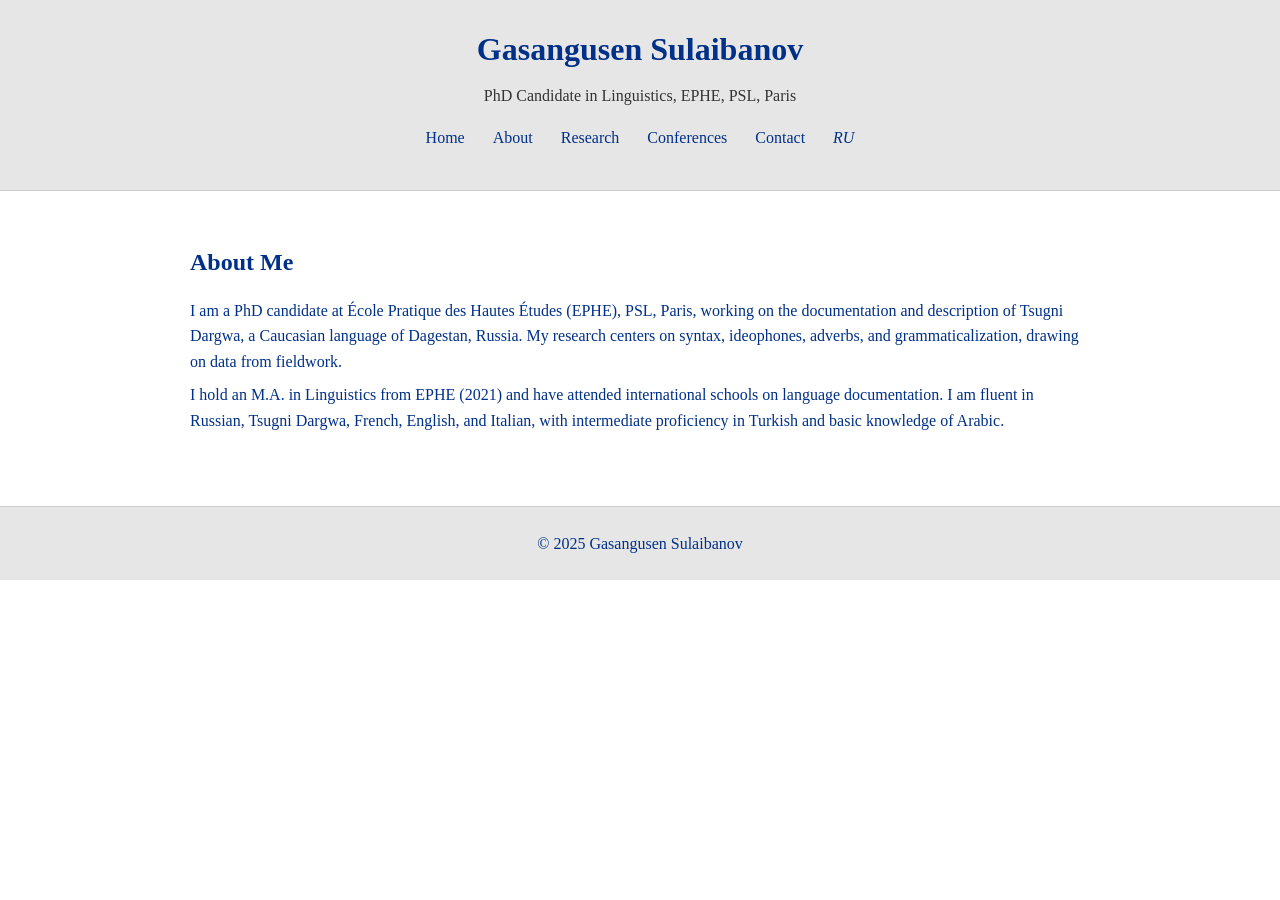
==== about.html @ d3addaf5 "Add about.html" ====
<!DOCTYPE html>
<html lang="en">
<head>
    <meta charset="UTF-8">
    <meta name="viewport" content="width=device-width, initial-scale=1.0">
    <title>About - Gasangusen Sulaibanov</title>
    <link rel="stylesheet" href="css/style.css">
</head>
<body>
    <header>
        <h1>Gasangusen Sulaibanov</h1>
        <p>PhD Candidate in Linguistics, EPHE, PSL, Paris</p>
        <nav>
            <a href="index.html">Home</a>
            <a href="about.html">About</a>
            <a href="research.html">Research</a>
            <a href="conferences.html">Conferences</a>
            <a href="contact.html">Contact</a>
            <a href="#" class="lang">RU</a>
        </nav>
    </header>
    <main>
        <section>
            <h2>About Me</h2>
            <p>I am a PhD candidate at École Pratique des Hautes Études (EPHE), PSL, Paris, working on the documentation and description of Tsugni Dargwa, a Caucasian language of Dagestan, Russia. My research centers on syntax, ideophones, adverbs, and grammaticalization, drawing on data from fieldwork.</p>
            <p>I hold an M.A. in Linguistics from EPHE (2021) and have attended international schools on language documentation. I am fluent in Russian, Tsugni Dargwa, French, English, and Italian, with intermediate proficiency in Turkish and basic knowledge of Arabic.</p>
        </section>
    </main>
    <footer>
        <p>© 2025 Gasangusen Sulaibanov</p>
    </footer>
</body>
</html>
---- css/style.css ----
body {
    font-family: 'Times New Roman', Times, serif;
    margin: 0;
    padding: 0;
    line-height: 1.6;
    color: #003087;
    background: #fff;
}
header {
    background: #e6e6e6;
    text-align: center;
    padding: 1.5rem;
    border-bottom: 1px solid #ccc;
}
header h1 {
    margin: 0;
    font-size: 2rem;
    color: #003087;
}
header p {
    font-size: 1rem;
    color: #333;
    margin: 0.5rem 0;
}
nav {
    margin: 1rem 0;
}
nav a {
    margin: 0 0.75rem;
    text-decoration: none;
    color: #003087;
    font-weight: normal;
}
nav a:hover {
    text-decoration: underline;
}
nav a.lang {
    font-style: italic;
}
main {
    max-width: 900px;
    margin: 0 auto;
    padding: 2rem;
}
h2 {
    font-size: 1.5rem;
    color: #003087;
    margin-bottom: 1rem;
}
p {
    margin: 0.5rem 0;
}
.button {
    display: inline-block;
    padding: 0.4rem 0.8rem;
    background: #003087;
    color: #fff;
    text-decoration: none;
    border-radius: 3px;
    margin-top: 1rem;
}
.button:hover {
    background: #002060;
}
footer {
    text-align: center;
    padding: 1rem;
    background: #e6e6e6;
    border-top: 1px solid #ccc;
    margin-top: 2rem;
}
@media (max-width: 600px) {
    header h1 {
        font-size: 1.6rem;
    }
    nav a {
        display: block;
        margin: 0.5rem 0;
    }
    main {
        padding: 1rem;
    }
}
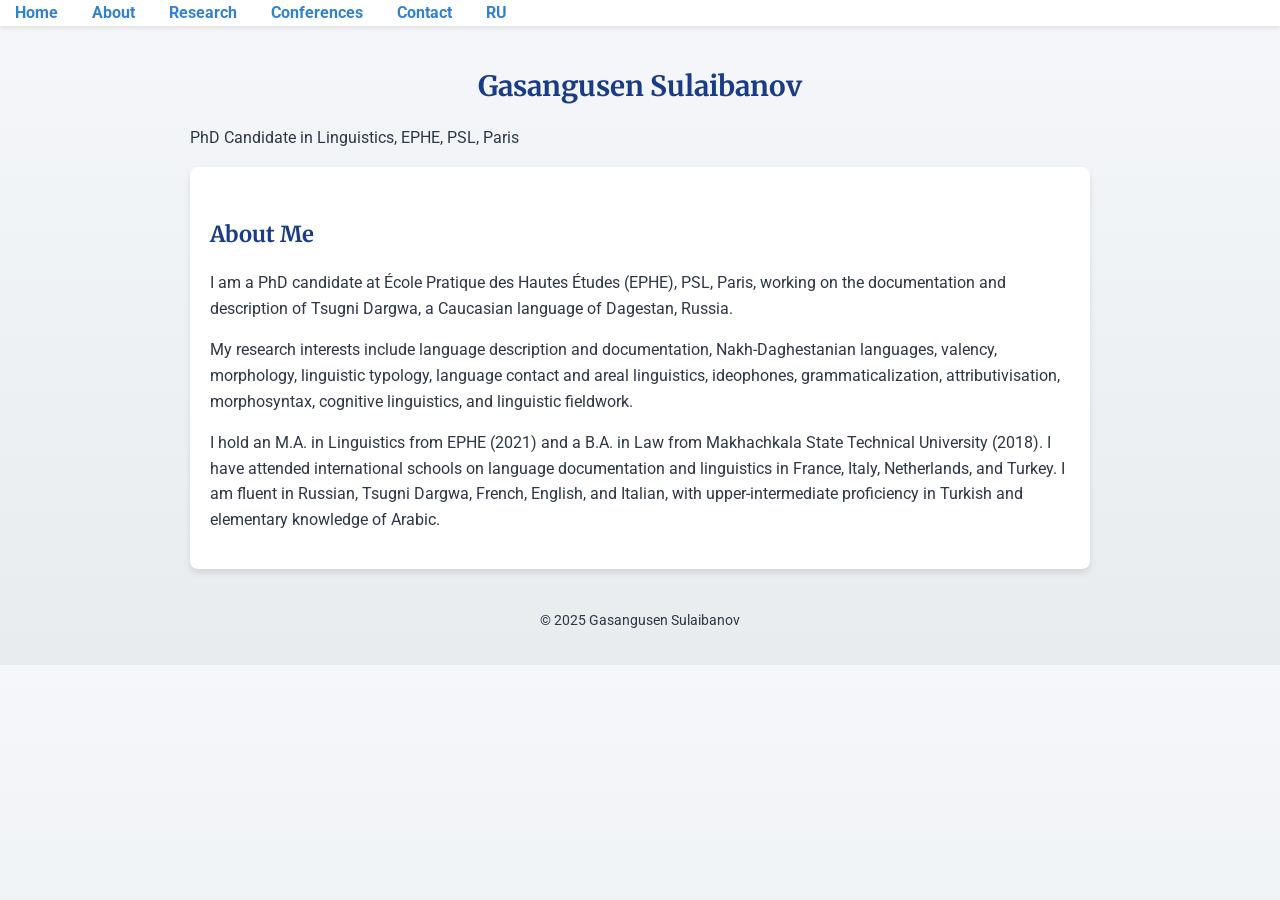
==== commit 3f244d44: "Update about.html for new style" ====
--- a/about.html
+++ b/about.html
@@ -7,27 +7,30 @@
     <link rel="stylesheet" href="css/style.css">
 </head>
 <body>
-    <header>
-        <h1>Gasangusen Sulaibanov</h1>
-        <p>PhD Candidate in Linguistics, EPHE, PSL, Paris</p>
-        <nav>
-            <a href="index.html">Home</a>
-            <a href="about.html">About</a>
-            <a href="research.html">Research</a>
-            <a href="conferences.html">Conferences</a>
-            <a href="contact.html">Contact</a>
-            <a href="#" class="lang">RU</a>
-        </nav>
-    </header>
-    <main>
-        <section>
-            <h2>About Me</h2>
-            <p>I am a PhD candidate at École Pratique des Hautes Études (EPHE), PSL, Paris, working on the documentation and description of Tsugni Dargwa, a Caucasian language of Dagestan, Russia. My research centers on syntax, ideophones, adverbs, and grammaticalization, drawing on data from fieldwork.</p>
-            <p>I hold an M.A. in Linguistics from EPHE (2021) and have attended international schools on language documentation. I am fluent in Russian, Tsugni Dargwa, French, English, and Italian, with intermediate proficiency in Turkish and basic knowledge of Arabic.</p>
-        </section>
-    </main>
-    <footer>
-        <p>© 2025 Gasangusen Sulaibanov</p>
-    </footer>
+    <nav>
+        <a href="index.html">Home</a>
+        <a href="about.html">About</a>
+        <a href="research.html">Research</a>
+        <a href="conferences.html">Conferences</a>
+        <a href="contact.html">Contact</a>
+        <a href="#" class="lang">RU</a>
+    </nav>
+    <div class="container">
+        <header>
+            <h1>Gasangusen Sulaibanov</h1>
+            <p>PhD Candidate in Linguistics, EPHE, PSL, Paris</p>
+        </header>
+        <main>
+            <section class="card">
+                <h2>About Me</h2>
+                <p>I am a PhD candidate at École Pratique des Hautes Études (EPHE), PSL, Paris, working on the documentation and description of Tsugni Dargwa, a Caucasian language of Dagestan, Russia.</p>
+                <p>My research interests include language description and documentation, Nakh-Daghestanian languages, valency, morphology, linguistic typology, language contact and areal linguistics, ideophones, grammaticalization, attributivisation, morphosyntax, cognitive linguistics, and linguistic fieldwork.</p>
+                <p>I hold an M.A. in Linguistics from EPHE (2021) and a B.A. in Law from Makhachkala State Technical University (2018). I have attended international schools on language documentation and linguistics in France, Italy, Netherlands, and Turkey. I am fluent in Russian, Tsugni Dargwa, French, English, and Italian, with upper-intermediate proficiency in Turkish and elementary knowledge of Arabic.</p>
+            </section>
+        </main>
+        <footer>
+            <p>© 2025 Gasangusen Sulaibanov</p>
+        </footer>
+    </div>
 </body>
 </html>
--- a/css/style.css
+++ b/css/style.css
@@ -1,83 +1,111 @@
+/* Подключаем Google Fonts */
+@import url('https://fonts.googleapis.com/css2?family=Roboto:wght@400;700&family=Merriweather:wght@400;700&display=swap');
+
+/* Общие стили */
 body {
-    font-family: 'Times New Roman', Times, serif;
+    font-family: 'Roboto', sans-serif;
+    background: linear-gradient(to bottom, #F5F7FA, #E8ECEF);
+    color: #2D3748;
     margin: 0;
     padding: 0;
     line-height: 1.6;
-    color: #003087;
-    background: #fff;
 }
-header {
-    background: #e6e6e6;
+
+/* Контейнер */
+.container {
+    max-width: 900px;
+    margin: 0 auto;
+    padding: 20px;
+}
+
+/* Заголовки */
+h1, h2 {
+    font-family: 'Merriweather', serif;
+    color: #1A3C87;
+}
+h1 {
+    font-size: 28px;
     text-align: center;
-    padding: 1.5rem;
-    border-bottom: 1px solid #ccc;
+    margin-bottom: 10px;
 }
-header h1 {
-    margin: 0;
-    font-size: 2rem;
-    color: #003087;
+h2 {
+    font-size: 22px;
+    margin-top: 30px;
 }
-header p {
-    font-size: 1rem;
-    color: #333;
-    margin: 0.5rem 0;
-}
+
+/* Навигация */
 nav {
-    margin: 1rem 0;
+    background-color: #fff;
+    box-shadow: 0 2px 4px rgba(0, 0, 0, 0.1);
+    position: sticky;
+    top: 0;
+    z-index: 100;
 }
 nav a {
-    margin: 0 0.75rem;
+    color: #3182CE;
     text-decoration: none;
-    color: #003087;
-    font-weight: normal;
+    margin: 0 15px;
+    font-weight: 700;
+    transition: color 0.3s;
 }
 nav a:hover {
-    text-decoration: underline;
+    color: #63B3ED;
 }
-nav a.lang {
-    font-style: italic;
-}
-main {
-    max-width: 900px;
-    margin: 0 auto;
-    padding: 2rem;
-}
-h2 {
-    font-size: 1.5rem;
-    color: #003087;
-    margin-bottom: 1rem;
-}
-p {
-    margin: 0.5rem 0;
-}
+
+/* Кнопка */
 .button {
     display: inline-block;
-    padding: 0.4rem 0.8rem;
-    background: #003087;
-    color: #fff;
+    background-color: #F6AD55;
+    color: white;
+    padding: 10px 20px;
+    border-radius: 5px;
     text-decoration: none;
-    border-radius: 3px;
-    margin-top: 1rem;
+    font-weight: 700;
+    transition: transform 0.2s, background-color 0.3s;
 }
 .button:hover {
-    background: #002060;
+    background-color: #ED8936;
+    transform: scale(1.05);
 }
+
+/* Карточки для публикаций/конференций */
+.card {
+    background-color: #fff;
+    padding: 20px;
+    margin: 15px 0;
+    border-radius: 8px;
+    box-shadow: 0 4px 6px rgba(0, 0, 0, 0.1);
+}
+
+/* Футер */
 footer {
     text-align: center;
-    padding: 1rem;
-    background: #e6e6e6;
-    border-top: 1px solid #ccc;
-    margin-top: 2rem;
+    margin-top: 40px;
+    color: #2D3748;
+    font-size: 14px;
 }
+
+/* Мобильная версия */
 @media (max-width: 600px) {
-    header h1 {
-        font-size: 1.6rem;
+    .container {
+        padding: 10px;
+    }
+    nav {
+        display: flex;
+        flex-direction: column;
+        padding: 10px;
     }
     nav a {
-        display: block;
-        margin: 0.5rem 0;
+        margin: 5px 0;
     }
-    main {
-        padding: 1rem;
+    h1 {
+        font-size: 24px;
+    }
+    h2 {
+        font-size: 20px;
+    }
+    .button {
+        width: 100%;
+        text-align: center;
     }
 }
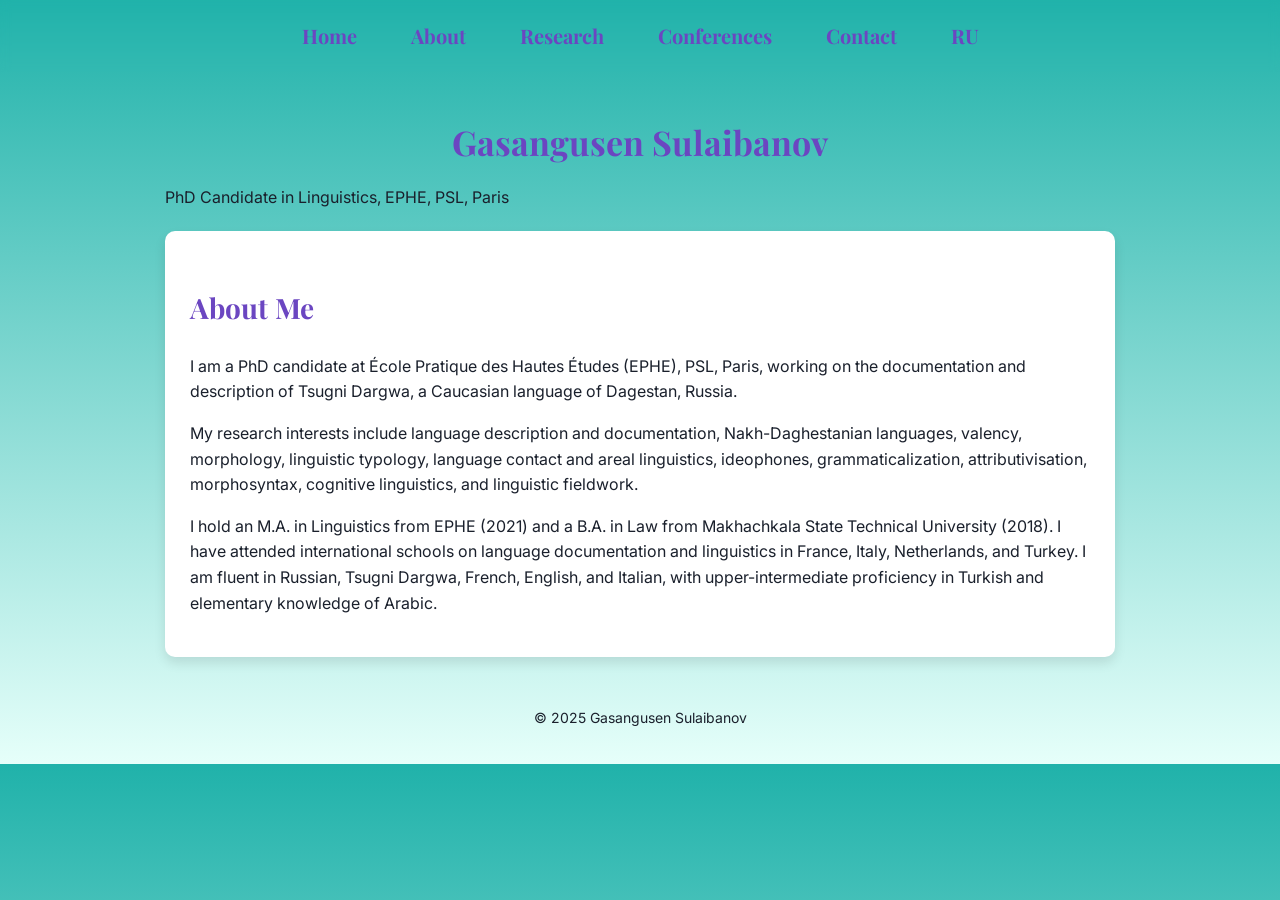
==== commit 92b4dad9: "Update about.html for Light Sea Blue design" ====
--- a/css/style.css
+++ b/css/style.css
@@ -1,11 +1,11 @@
 /* Подключаем Google Fonts */
-@import url('https://fonts.googleapis.com/css2?family=Roboto:wght@400;700&family=Merriweather:wght@400;700&display=swap');
+@import url('https://fonts.googleapis.com/css2?family=Inter:wght@400;700&family=Playfair+Display:wght@400;700&display=swap');
 
 /* Общие стили */
 body {
-    font-family: 'Roboto', sans-serif;
-    background: linear-gradient(to bottom, #F5F7FA, #E8ECEF);
-    color: #2D3748;
+    font-family: 'Inter', sans-serif;
+    background: linear-gradient(to bottom, #20B2AA, #E6FFFA);
+    color: #1A202C;
     margin: 0;
     padding: 0;
     line-height: 1.6;
@@ -13,99 +13,111 @@
 
 /* Контейнер */
 .container {
-    max-width: 900px;
+    max-width: 950px;
     margin: 0 auto;
     padding: 20px;
 }
 
 /* Заголовки */
 h1, h2 {
-    font-family: 'Merriweather', serif;
-    color: #1A3C87;
+    font-family: 'Playfair Display', serif;
+    color: #6B46C1;
 }
 h1 {
-    font-size: 28px;
+    font-size: 34px;
     text-align: center;
     margin-bottom: 10px;
 }
 h2 {
-    font-size: 22px;
+    font-size: 28px;
     margin-top: 30px;
 }
 
 /* Навигация */
 nav {
-    background-color: #fff;
-    box-shadow: 0 2px 4px rgba(0, 0, 0, 0.1);
+    text-align: center;
+    padding: 20px 0;
+    backdrop-filter: blur(5px);
+    -webkit-backdrop-filter: blur(5px);
     position: sticky;
     top: 0;
     z-index: 100;
 }
 nav a {
-    color: #3182CE;
+    font-family: 'Playfair Display', serif;
+    color: #6B46C1;
     text-decoration: none;
-    margin: 0 15px;
+    margin: 0 25px;
+    font-size: 20px;
     font-weight: 700;
-    transition: color 0.3s;
+    transition: color 0.3s, border-bottom 0.3s;
 }
 nav a:hover {
-    color: #63B3ED;
+    color: #9F7AEA;
+    border-bottom: 2px solid #9F7AEA;
 }
 
 /* Кнопка */
 .button {
     display: inline-block;
-    background-color: #F6AD55;
-    color: white;
-    padding: 10px 20px;
-    border-radius: 5px;
+    background-color: #ECC94B;
+    color: #1A202C;
+    padding: 12px 30px;
+    border-radius: 8px;
     text-decoration: none;
+    font-family: 'Inter', sans-serif;
     font-weight: 700;
-    transition: transform 0.2s, background-color 0.3s;
+    transition: background-color 0.3s, transform 0.2s, box-shadow 0.3s;
 }
 .button:hover {
-    background-color: #ED8936;
+    background-color: #F6E05E;
     transform: scale(1.05);
+    box-shadow: 0 4px 12px rgba(0, 0, 0, 0.2);
 }
 
-/* Карточки для публикаций/конференций */
+/* Карточки */
 .card {
-    background-color: #fff;
-    padding: 20px;
-    margin: 15px 0;
-    border-radius: 8px;
-    box-shadow: 0 4px 6px rgba(0, 0, 0, 0.1);
+    background-color: #FFFFFF;
+    padding: 25px;
+    margin: 20px 0;
+    border-radius: 10px;
+    box-shadow: 0 6px 12px rgba(0, 0, 0, 0.1);
 }
 
 /* Футер */
 footer {
     text-align: center;
-    margin-top: 40px;
-    color: #2D3748;
+    margin-top: 50px;
+    color: #1A202C;
     font-size: 14px;
 }
 
 /* Мобильная версия */
 @media (max-width: 600px) {
     .container {
-        padding: 10px;
+        padding: 15px;
     }
     nav {
         display: flex;
         flex-direction: column;
-        padding: 10px;
+        padding: 15px;
     }
     nav a {
-        margin: 5px 0;
+        margin: 10px 0;
+        font-size: 18px;
     }
     h1 {
-        font-size: 24px;
+        font-size: 30px;
     }
     h2 {
-        font-size: 20px;
+        font-size: 24px;
     }
     .button {
         width: 100%;
         text-align: center;
+        padding: 12px;
+    }
+    .card {
+        padding: 15px;
     }
 }
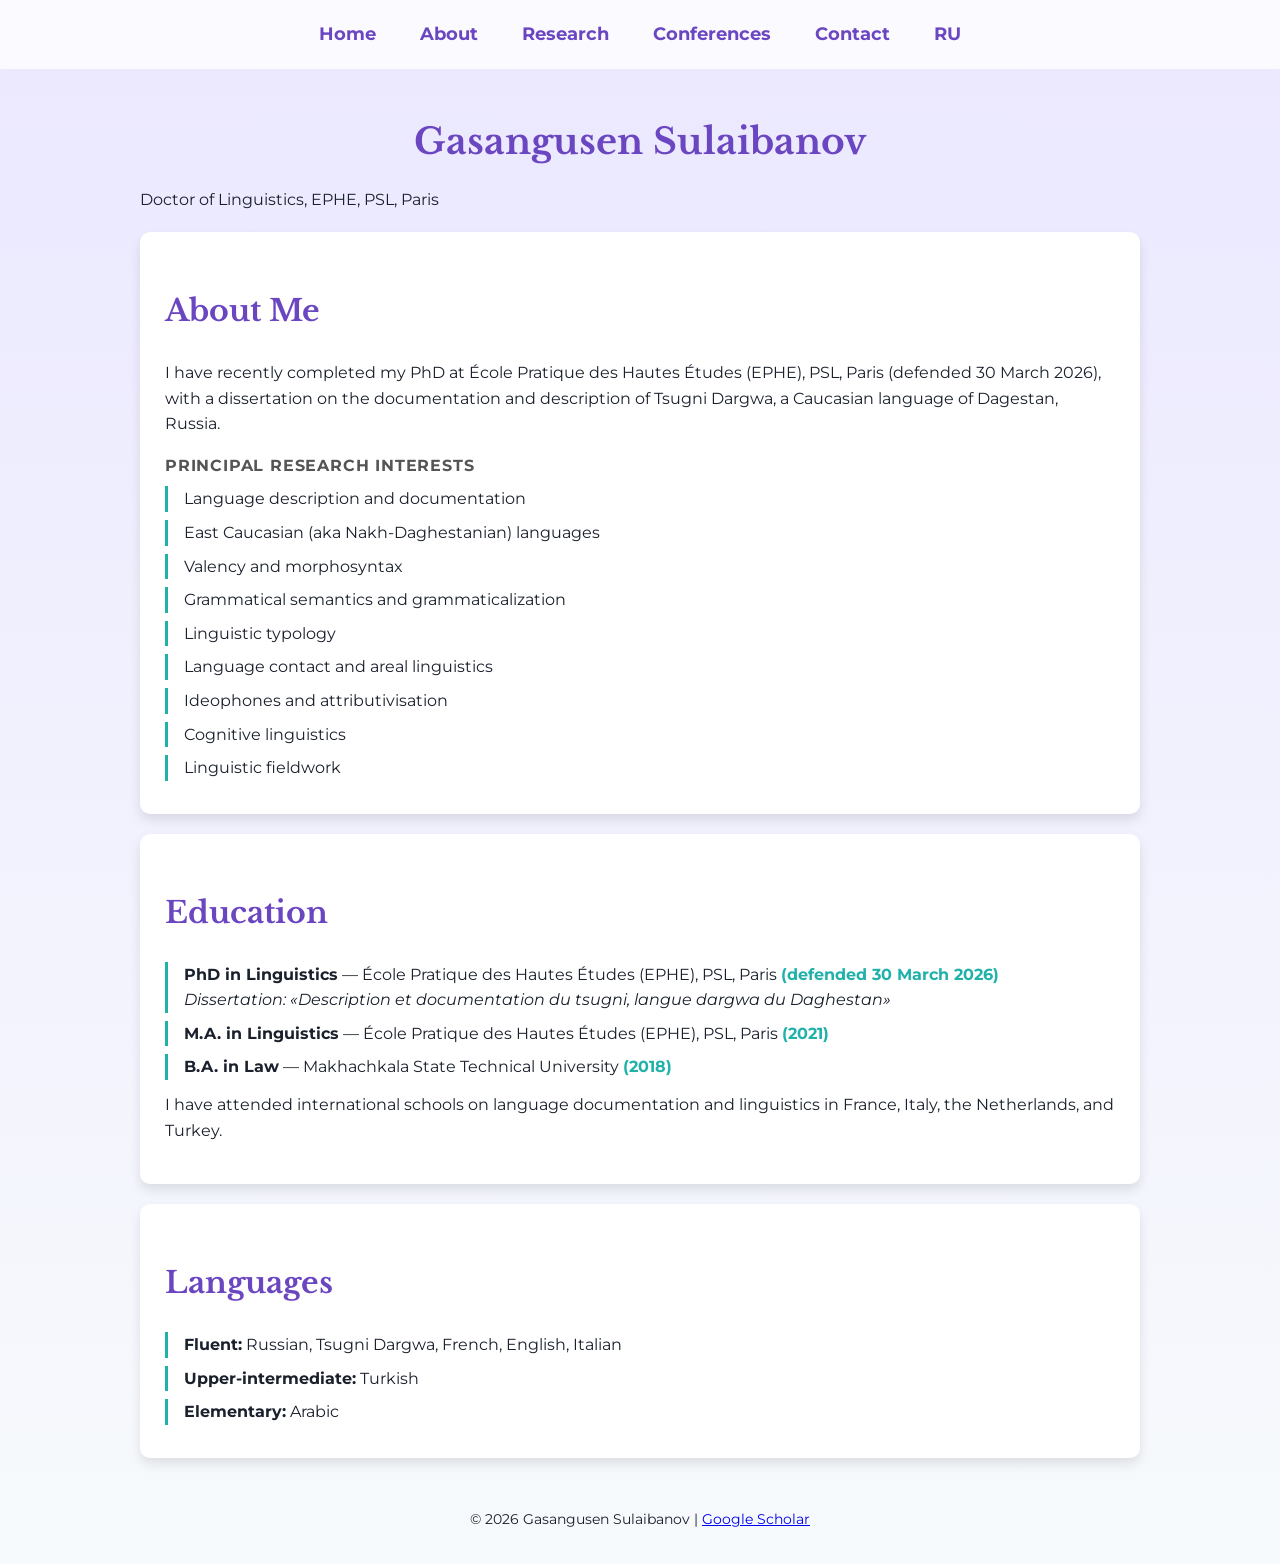
==== commit 0fc0e84b: "Update about.html" ====
--- a/about.html
+++ b/about.html
@@ -3,7 +3,8 @@
 <head>
     <meta charset="UTF-8">
     <meta name="viewport" content="width=device-width, initial-scale=1.0">
-    <title>About - Gasangusen Sulaibanov</title>
+    <title>About – Gasangusen Sulaibanov</title>
+    <meta name="description" content="About Gasangusen Sulaibanov, PhD in Linguistics, EPHE-PSL Paris, specialist in Tsugni Dargwa and East Caucasian languages.">
     <link rel="stylesheet" href="css/style.css">
 </head>
 <body>
@@ -18,19 +19,59 @@
     <div class="container">
         <header>
             <h1>Gasangusen Sulaibanov</h1>
-            <p>PhD Candidate in Linguistics, EPHE, PSL, Paris</p>
+            <p>Doctor of Linguistics, EPHE, PSL, Paris</p>
         </header>
         <main>
+
             <section class="card">
                 <h2>About Me</h2>
-                <p>I am a PhD candidate at École Pratique des Hautes Études (EPHE), PSL, Paris, working on the documentation and description of Tsugni Dargwa, a Caucasian language of Dagestan, Russia.</p>
-                <p>My research interests include language description and documentation, Nakh-Daghestanian languages, valency, morphology, linguistic typology, language contact and areal linguistics, ideophones, grammaticalization, attributivisation, morphosyntax, cognitive linguistics, and linguistic fieldwork.</p>
-                <p>I hold an M.A. in Linguistics from EPHE (2021) and a B.A. in Law from Makhachkala State Technical University (2018). I have attended international schools on language documentation and linguistics in France, Italy, Netherlands, and Turkey. I am fluent in Russian, Tsugni Dargwa, French, English, and Italian, with upper-intermediate proficiency in Turkish and elementary knowledge of Arabic.</p>
+                <p>I have recently completed my PhD at École Pratique des Hautes Études (EPHE), PSL, Paris (defended 30 March 2026), with a dissertation on the documentation and description of Tsugni Dargwa, a Caucasian language of Dagestan, Russia.</p>
+                <h3>Principal research interests</h3>
+                <ul class="about-list">
+                    <li>Language description and documentation</li>
+                    <li>East Caucasian (aka Nakh-Daghestanian) languages</li>
+                    <li>Valency and morphosyntax</li>
+                    <li>Grammatical semantics and grammaticalization</li>
+                    <li>Linguistic typology</li>
+                    <li>Language contact and areal linguistics</li>
+                    <li>Ideophones and attributivisation</li>
+                    <li>Cognitive linguistics</li>
+                    <li>Linguistic fieldwork</li>
+                </ul>
             </section>
+
+            <section class="card">
+                <h2>Education</h2>
+                <ul class="about-list">
+                    <li><strong>PhD in Linguistics</strong> — École Pratique des Hautes Études (EPHE), PSL, Paris <span class="about-year">(defended 30 March 2026)</span>
+                        <br><em>Dissertation: «Description et documentation du tsugni, langue dargwa du Daghestan»</em>
+                    </li>
+                    <li><strong>M.A. in Linguistics</strong> — École Pratique des Hautes Études (EPHE), PSL, Paris <span class="about-year">(2021)</span></li>
+                    <li><strong>B.A. in Law</strong> — Makhachkala State Technical University <span class="about-year">(2018)</span></li>
+                </ul>
+                <p style="margin-top:0.75rem;">I have attended international schools on language documentation and linguistics in France, Italy, the Netherlands, and Turkey.</p>
+            </section>
+
+            <section class="card">
+                <h2>Languages</h2>
+                <ul class="about-list">
+                    <li><strong>Fluent:</strong> Russian, Tsugni Dargwa, French, English, Italian</li>
+                    <li><strong>Upper-intermediate:</strong> Turkish</li>
+                    <li><strong>Elementary:</strong> Arabic</li>
+                </ul>
+            </section>
+
         </main>
         <footer>
-            <p>© 2025 Gasangusen Sulaibanov</p>
+            <p>© 2026 Gasangusen Sulaibanov | <a href="https://scholar.google.com/citations?user=ktXs8KIAAAAJ">Google Scholar</a></p>
         </footer>
     </div>
+
+    <style>
+        .about-list { list-style: none; padding: 0; margin: 0.5rem 0; display: flex; flex-direction: column; gap: 0.5rem; }
+        .about-list li { padding-left: 1rem; border-left: 3px solid #20b2aa; line-height: 1.6; }
+        .about-year { color: #20b2aa; font-weight: bold; }
+        h3 { margin: 1rem 0 0.5rem; font-size: 1rem; color: var(--color-text-muted, #555); text-transform: uppercase; letter-spacing: 0.05em; }
+    </style>
 </body>
 </html>
--- a/css/style.css
+++ b/css/style.css
@@ -1,10 +1,10 @@
 /* Подключаем Google Fonts */
-@import url('https://fonts.googleapis.com/css2?family=Inter:wght@400;700&family=Playfair+Display:wght@400;700&display=swap');
+@import url('https://fonts.googleapis.com/css2?family=Montserrat:wght@400;700&family=Libre+Baskerville:wght@400;700&display=swap');
 
 /* Общие стили */
 body {
-    font-family: 'Inter', sans-serif;
-    background: linear-gradient(to bottom, #20B2AA, #E6FFFA);
+    font-family: 'Montserrat', sans-serif;
+    background: linear-gradient(to bottom, #EBE8FF, #F7FAFC);
     color: #1A202C;
     margin: 0;
     padding: 0;
@@ -13,23 +13,23 @@
 
 /* Контейнер */
 .container {
-    max-width: 950px;
+    max-width: 1000px;
     margin: 0 auto;
     padding: 20px;
 }
 
 /* Заголовки */
 h1, h2 {
-    font-family: 'Playfair Display', serif;
+    font-family: 'Libre Baskerville', serif;
     color: #6B46C1;
 }
 h1 {
-    font-size: 34px;
+    font-size: 36px;
     text-align: center;
     margin-bottom: 10px;
 }
 h2 {
-    font-size: 28px;
+    font-size: 30px;
     margin-top: 30px;
 }
 
@@ -37,6 +37,7 @@
 nav {
     text-align: center;
     padding: 20px 0;
+    background: rgba(255, 255, 255, 0.8);
     backdrop-filter: blur(5px);
     -webkit-backdrop-filter: blur(5px);
     position: sticky;
@@ -44,11 +45,11 @@
     z-index: 100;
 }
 nav a {
-    font-family: 'Playfair Display', serif;
+    font-family: 'Montserrat', sans-serif;
     color: #6B46C1;
     text-decoration: none;
-    margin: 0 25px;
-    font-size: 20px;
+    margin: 0 20px;
+    font-size: 18px;
     font-weight: 700;
     transition: color 0.3s, border-bottom 0.3s;
 }
@@ -65,7 +66,7 @@
     padding: 12px 30px;
     border-radius: 8px;
     text-decoration: none;
-    font-family: 'Inter', sans-serif;
+    font-family: 'Montserrat', sans-serif;
     font-weight: 700;
     transition: background-color 0.3s, transform 0.2s, box-shadow 0.3s;
 }
@@ -104,13 +105,13 @@
     }
     nav a {
         margin: 10px 0;
-        font-size: 18px;
+        font-size: 16px;
     }
     h1 {
-        font-size: 30px;
+        font-size: 32px;
     }
     h2 {
-        font-size: 24px;
+        font-size: 26px;
     }
     .button {
         width: 100%;
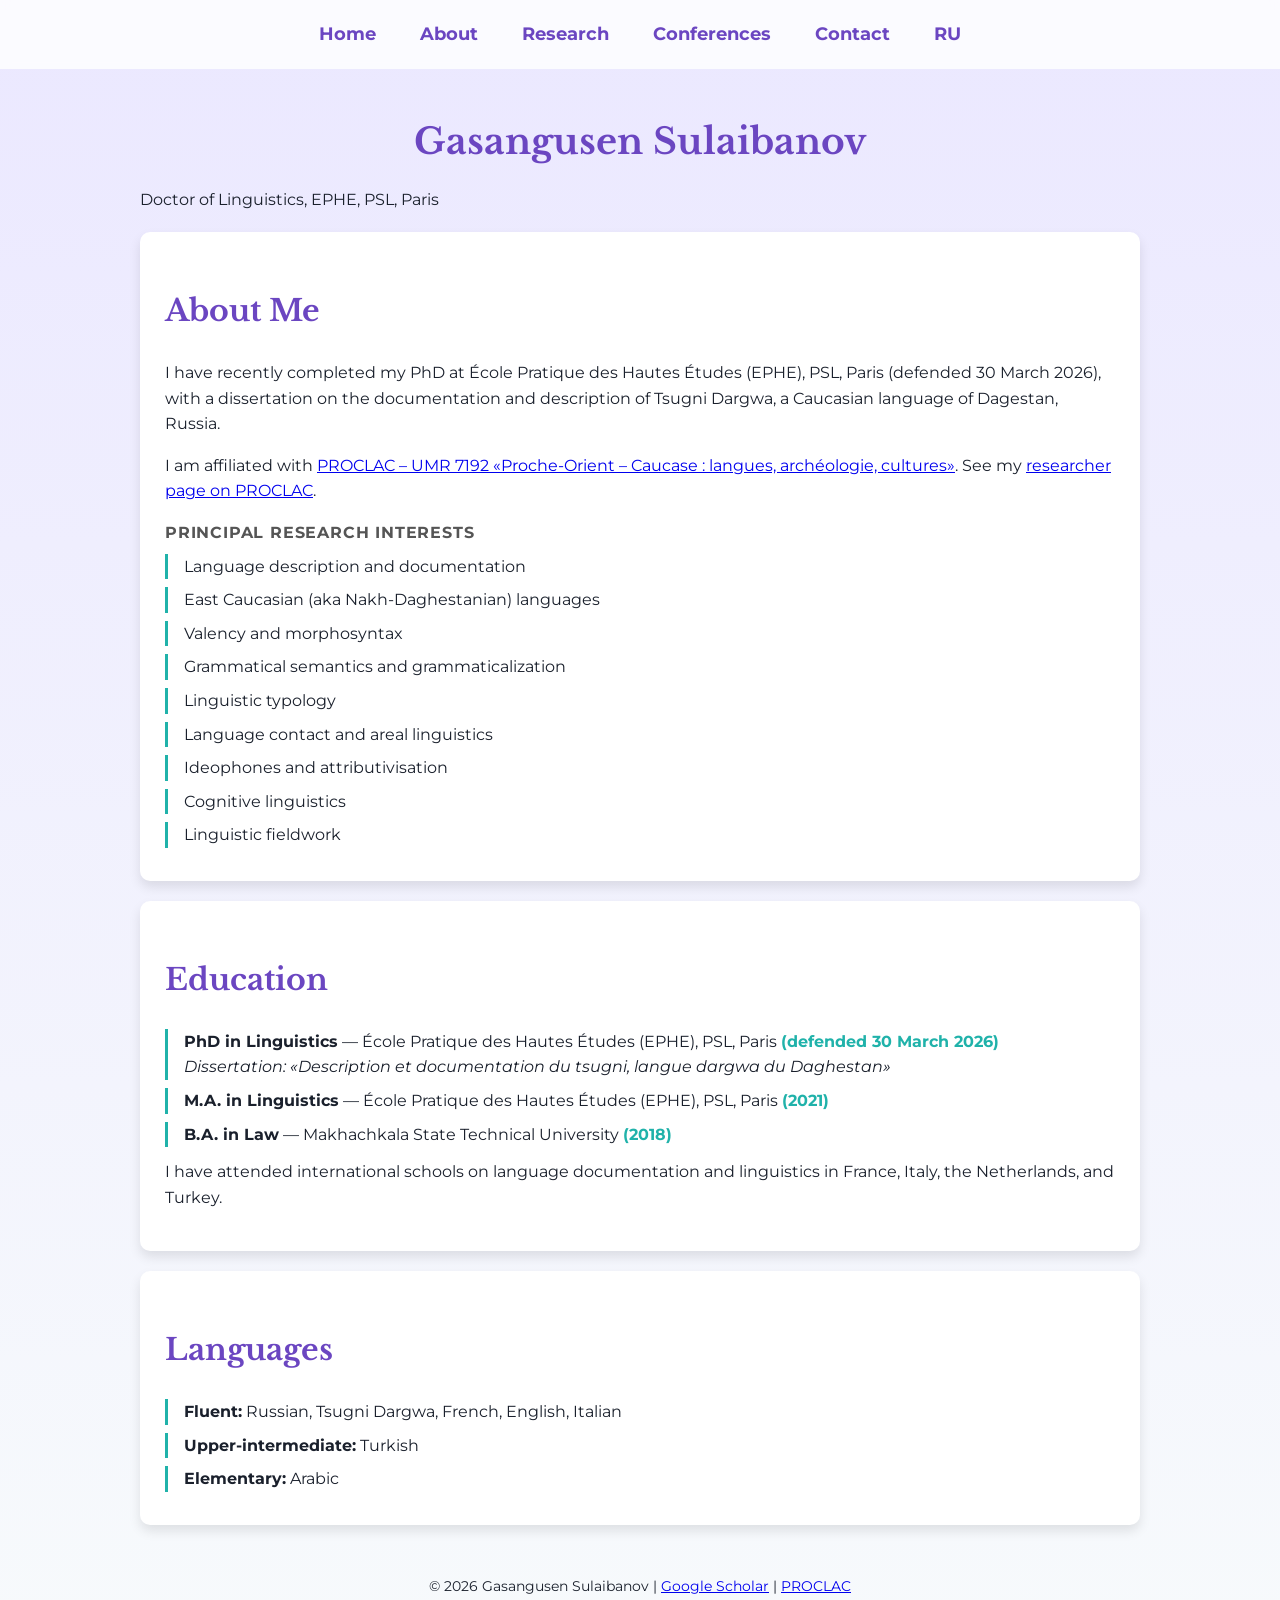
==== commit 215fba68: "Update about.html" ====
--- a/about.html
+++ b/about.html
@@ -26,6 +26,7 @@
             <section class="card">
                 <h2>About Me</h2>
                 <p>I have recently completed my PhD at École Pratique des Hautes Études (EPHE), PSL, Paris (defended 30 March 2026), with a dissertation on the documentation and description of Tsugni Dargwa, a Caucasian language of Dagestan, Russia.</p>
+                <p>I am affiliated with <a href="https://proclac.cnrs.fr/" target="_blank">PROCLAC – UMR 7192 «Proche-Orient – Caucase : langues, archéologie, cultures»</a>. See my <a href="https://proclac.cnrs.fr/author/gsulaibanov/" target="_blank">researcher page on PROCLAC</a>.</p>
                 <h3>Principal research interests</h3>
                 <ul class="about-list">
                     <li>Language description and documentation</li>
@@ -63,7 +64,7 @@
 
         </main>
         <footer>
-            <p>© 2026 Gasangusen Sulaibanov | <a href="https://scholar.google.com/citations?user=ktXs8KIAAAAJ">Google Scholar</a></p>
+            <p>© 2026 Gasangusen Sulaibanov | <a href="https://scholar.google.com/citations?user=ktXs8KIAAAAJ">Google Scholar</a> | <a href="https://proclac.cnrs.fr/author/gsulaibanov/" target="_blank">PROCLAC</a></p>
         </footer>
     </div>
 
